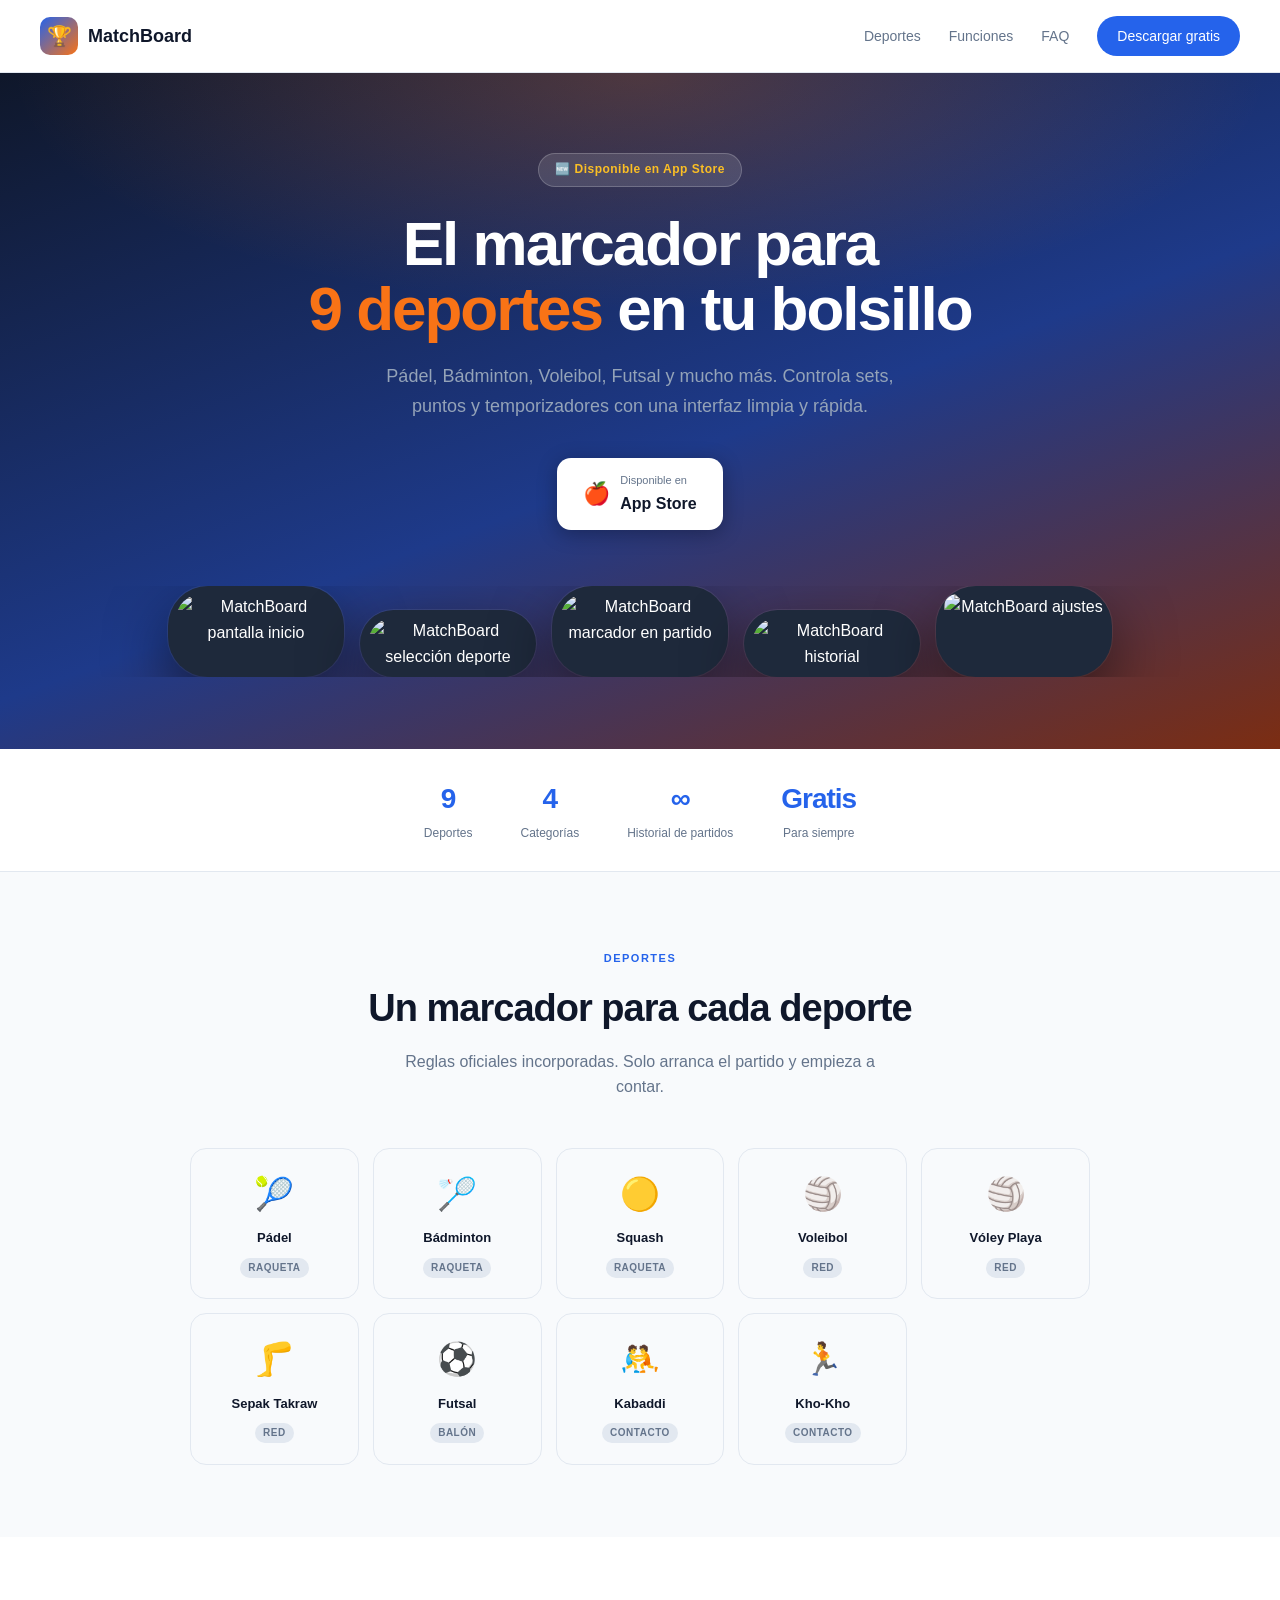
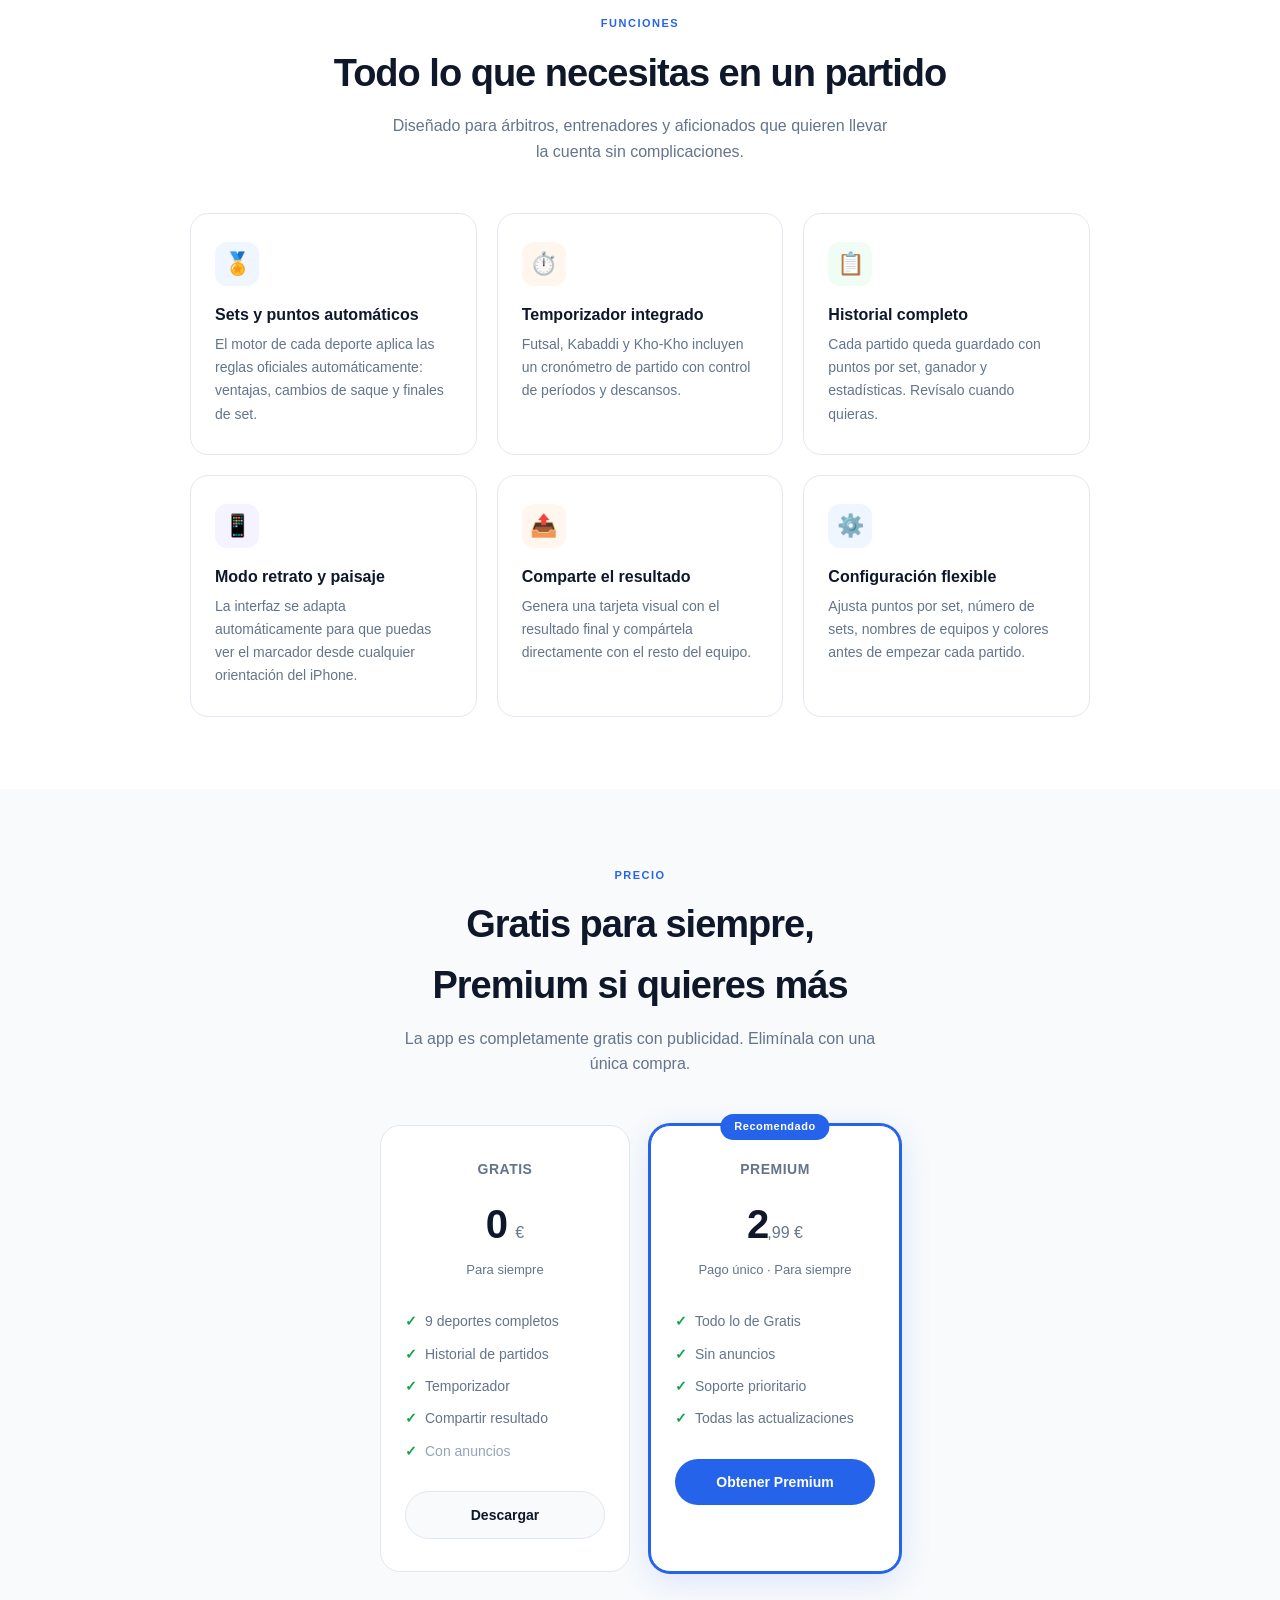
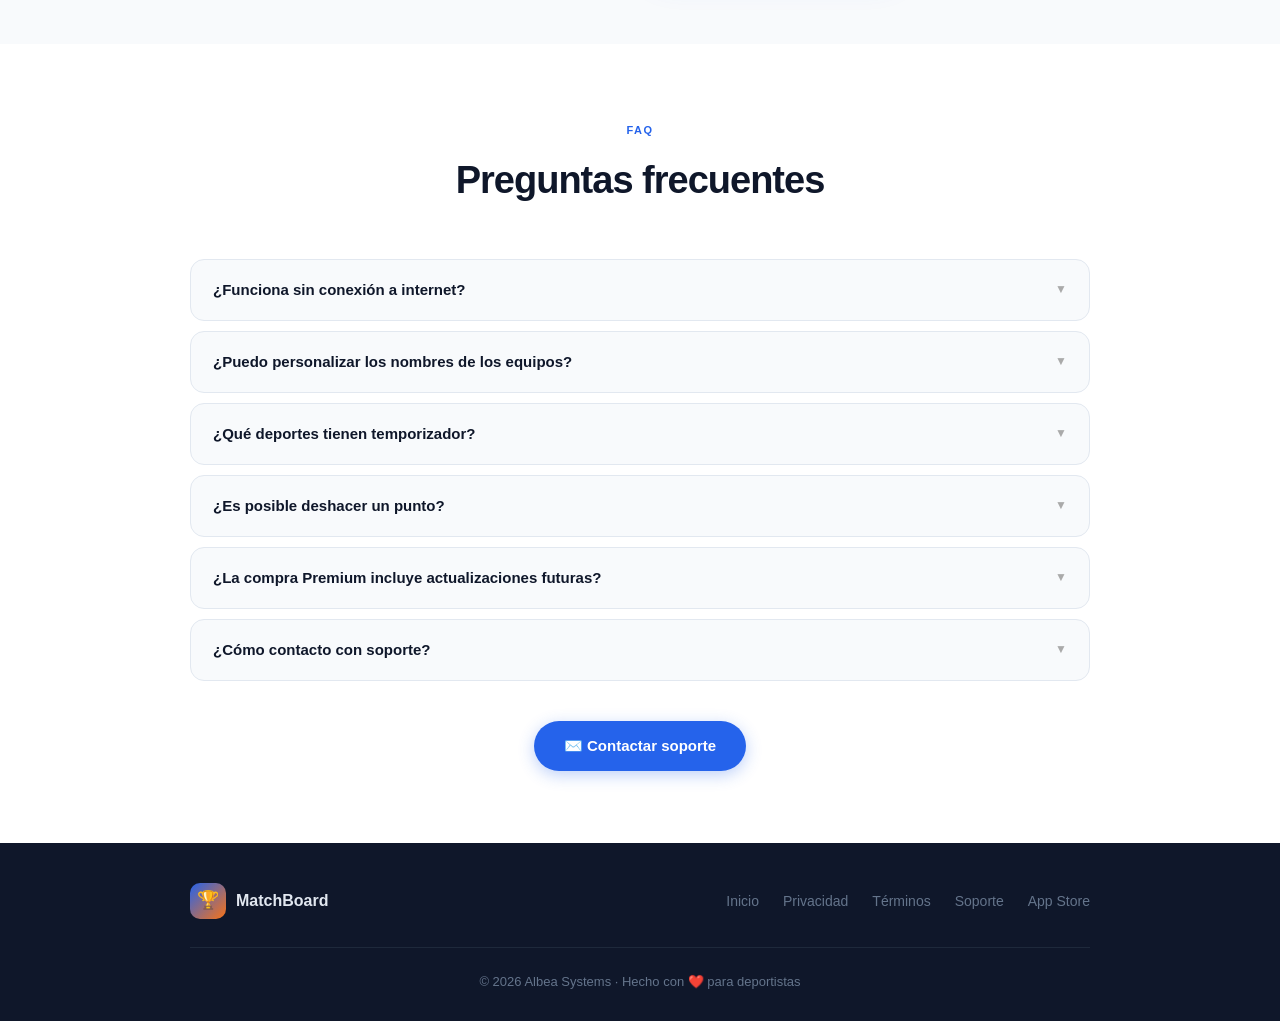
==== index.html @ e81e2808 "Add files via upload" ====
<!DOCTYPE html>
<html lang="es">
<head>
  <meta charset="UTF-8" />
  <meta name="viewport" content="width=device-width, initial-scale=1.0" />
  <title>MatchBoard — Marcador Deportivo para iPhone</title>
  <meta name="description" content="Lleva el marcador de tus partidos de Pádel, Bádminton, Voleibol, Futsal y más. Seguimiento de sets, temporizador y historial completo." />
  <link rel="stylesheet" href="style.css" />
</head>
<body>

<!-- NAV -->
<nav>
  <a class="nav-logo" href="index.html">
    <div class="icon">🏆</div>
    <span>MatchBoard</span>
  </a>
  <div class="nav-links">
    <a href="#deportes" class="nav-hide">Deportes</a>
    <a href="#funciones" class="nav-hide">Funciones</a>
    <a href="#faq" class="nav-hide">FAQ</a>
    <a href="https://apps.apple.com" class="btn-nav">Descargar gratis</a>
  </div>
</nav>

<!-- HERO -->
<section class="hero">
  <div class="hero-badge">🆕 Disponible en App Store</div>
  <h1>El marcador para<br><span>9 deportes</span> en tu bolsillo</h1>
  <p>Pádel, Bádminton, Voleibol, Futsal y mucho más. Controla sets, puntos y temporizadores con una interfaz limpia y rápida.</p>
  <div class="hero-actions">
    <a href="https://apps.apple.com" class="btn-appstore">
      <div class="apple-icon">🍎</div>
      <div class="btn-appstore-inner">
        <small>Disponible en</small>
        <strong>App Store</strong>
      </div>
    </a>
  </div>

  <!-- Screenshots -->
  <div class="screenshots">
    <div class="screenshot-wrap">
      <img src="https://raw.githubusercontent.com/albeasystems/matchBoard/main/images/Simulator%20Screenshot%20-%20iPhone%2017%20Pro%20-%202026-05-06%20at%2009.56.32.png" alt="MatchBoard pantalla inicio" loading="lazy" />
    </div>
    <div class="screenshot-wrap">
      <img src="https://raw.githubusercontent.com/albeasystems/matchBoard/main/images/Simulator%20Screenshot%20-%20iPhone%2017%20Pro%20-%202026-05-06%20at%2009.56.54.png" alt="MatchBoard selección deporte" loading="lazy" />
    </div>
    <div class="screenshot-wrap">
      <img src="https://raw.githubusercontent.com/albeasystems/matchBoard/main/images/Simulator%20Screenshot%20-%20iPhone%2017%20Pro%20-%202026-05-06%20at%2009.57.42.png" alt="MatchBoard marcador en partido" loading="lazy" />
    </div>
    <div class="screenshot-wrap">
      <img src="https://raw.githubusercontent.com/albeasystems/matchBoard/main/images/Simulator%20Screenshot%20-%20iPhone%2017%20Pro%20-%202026-05-06%20at%2009.58.29.png" alt="MatchBoard historial" loading="lazy" />
    </div>
    <div class="screenshot-wrap">
      <img src="https://raw.githubusercontent.com/albeasystems/matchBoard/main/images/Simulator%20Screenshot%20-%20iPhone%2017%20Pro%20-%202026-05-06%20at%2009.58.54.png" alt="MatchBoard ajustes" loading="lazy" />
    </div>
  </div>
</section>

<!-- STATS BAR -->
<div class="stats-bar">
  <div class="stats-inner">
    <div class="stat">
      <div class="stat-num">9</div>
      <div class="stat-label">Deportes</div>
    </div>
    <div class="stat">
      <div class="stat-num">4</div>
      <div class="stat-label">Categorías</div>
    </div>
    <div class="stat">
      <div class="stat-num">∞</div>
      <div class="stat-label">Historial de partidos</div>
    </div>
    <div class="stat">
      <div class="stat-num">Gratis</div>
      <div class="stat-label">Para siempre</div>
    </div>
  </div>
</div>

<!-- DEPORTES -->
<section class="section" id="deportes">
  <div class="section-inner">
    <div class="section-header">
      <div class="section-label">Deportes</div>
      <h2>Un marcador para cada deporte</h2>
      <p>Reglas oficiales incorporadas. Solo arranca el partido y empieza a contar.</p>
    </div>
    <div class="sports-grid">
      <div class="sport-card">
        <div class="sport-emoji">🎾</div>
        <div class="sport-name">Pádel</div>
        <div class="sport-tag">Raqueta</div>
      </div>
      <div class="sport-card">
        <div class="sport-emoji">🏸</div>
        <div class="sport-name">Bádminton</div>
        <div class="sport-tag">Raqueta</div>
      </div>
      <div class="sport-card">
        <div class="sport-emoji">🟡</div>
        <div class="sport-name">Squash</div>
        <div class="sport-tag">Raqueta</div>
      </div>
      <div class="sport-card">
        <div class="sport-emoji">🏐</div>
        <div class="sport-name">Voleibol</div>
        <div class="sport-tag">Red</div>
      </div>
      <div class="sport-card">
        <div class="sport-emoji">🏐</div>
        <div class="sport-name">Vóley Playa</div>
        <div class="sport-tag">Red</div>
      </div>
      <div class="sport-card">
        <div class="sport-emoji">🦵</div>
        <div class="sport-name">Sepak Takraw</div>
        <div class="sport-tag">Red</div>
      </div>
      <div class="sport-card">
        <div class="sport-emoji">⚽</div>
        <div class="sport-name">Futsal</div>
        <div class="sport-tag">Balón</div>
      </div>
      <div class="sport-card">
        <div class="sport-emoji">🤼</div>
        <div class="sport-name">Kabaddi</div>
        <div class="sport-tag">Contacto</div>
      </div>
      <div class="sport-card">
        <div class="sport-emoji">🏃</div>
        <div class="sport-name">Kho-Kho</div>
        <div class="sport-tag">Contacto</div>
      </div>
    </div>
  </div>
</section>

<!-- FUNCIONES -->
<section class="section section-alt" id="funciones">
  <div class="section-inner">
    <div class="section-header">
      <div class="section-label">Funciones</div>
      <h2>Todo lo que necesitas en un partido</h2>
      <p>Diseñado para árbitros, entrenadores y aficionados que quieren llevar la cuenta sin complicaciones.</p>
    </div>
    <div class="features-grid">
      <div class="feature-card">
        <div class="feature-icon blue">🏅</div>
        <h3>Sets y puntos automáticos</h3>
        <p>El motor de cada deporte aplica las reglas oficiales automáticamente: ventajas, cambios de saque y finales de set.</p>
      </div>
      <div class="feature-card">
        <div class="feature-icon orange">⏱️</div>
        <h3>Temporizador integrado</h3>
        <p>Futsal, Kabaddi y Kho-Kho incluyen un cronómetro de partido con control de períodos y descansos.</p>
      </div>
      <div class="feature-card">
        <div class="feature-icon green">📋</div>
        <h3>Historial completo</h3>
        <p>Cada partido queda guardado con puntos por set, ganador y estadísticas. Revísalo cuando quieras.</p>
      </div>
      <div class="feature-card">
        <div class="feature-icon purple">📱</div>
        <h3>Modo retrato y paisaje</h3>
        <p>La interfaz se adapta automáticamente para que puedas ver el marcador desde cualquier orientación del iPhone.</p>
      </div>
      <div class="feature-card">
        <div class="feature-icon orange">📤</div>
        <h3>Comparte el resultado</h3>
        <p>Genera una tarjeta visual con el resultado final y compártela directamente con el resto del equipo.</p>
      </div>
      <div class="feature-card">
        <div class="feature-icon blue">⚙️</div>
        <h3>Configuración flexible</h3>
        <p>Ajusta puntos por set, número de sets, nombres de equipos y colores antes de empezar cada partido.</p>
      </div>
    </div>
  </div>
</section>

<!-- PRECIOS -->
<section class="section" id="precios">
  <div class="section-inner">
    <div class="section-header">
      <div class="section-label">Precio</div>
      <h2>Gratis para siempre, <br>Premium si quieres más</h2>
      <p>La app es completamente gratis con publicidad. Elimínala con una única compra.</p>
    </div>
    <div class="pricing-grid">
      <div class="pricing-card">
        <div class="pricing-name">Gratis</div>
        <div class="pricing-price">0 <span>€</span></div>
        <div class="pricing-desc">Para siempre</div>
        <ul class="pricing-list">
          <li>9 deportes completos</li>
          <li>Historial de partidos</li>
          <li>Temporizador</li>
          <li>Compartir resultado</li>
          <li style="color:#94a3b8;">Con anuncios</li>
        </ul>
        <a href="https://apps.apple.com" class="btn-pricing secondary">Descargar</a>
      </div>
      <div class="pricing-card featured">
        <div class="pricing-badge">Recomendado</div>
        <div class="pricing-name">Premium</div>
        <div class="pricing-price">2<span>,99 €</span></div>
        <div class="pricing-desc">Pago único · Para siempre</div>
        <ul class="pricing-list">
          <li>Todo lo de Gratis</li>
          <li>Sin anuncios</li>
          <li>Soporte prioritario</li>
          <li>Todas las actualizaciones</li>
        </ul>
        <a href="https://apps.apple.com" class="btn-pricing primary">Obtener Premium</a>
      </div>
    </div>
  </div>
</section>

<!-- FAQ -->
<section class="section section-alt" id="faq">
  <div class="section-inner">
    <div class="section-header">
      <div class="section-label">FAQ</div>
      <h2>Preguntas frecuentes</h2>
    </div>

    <div class="faq-item">
      <div class="faq-q">¿Funciona sin conexión a internet? <span class="arrow">▼</span></div>
      <div class="faq-a">Sí, MatchBoard funciona completamente sin conexión. Los partidos se guardan en tu dispositivo y no necesitas internet para ninguna función principal.</div>
    </div>
    <div class="faq-item">
      <div class="faq-q">¿Puedo personalizar los nombres de los equipos? <span class="arrow">▼</span></div>
      <div class="faq-a">Sí. Antes de cada partido puedes configurar el nombre y color de ambos equipos, el número de sets y los puntos necesarios para ganar cada set.</div>
    </div>
    <div class="faq-item">
      <div class="faq-q">¿Qué deportes tienen temporizador? <span class="arrow">▼</span></div>
      <div class="faq-a">Los deportes con tiempo de juego oficial (Futsal, Kabaddi y Kho-Kho) incluyen un temporizador de partido con control de períodos. Los deportes de raqueta y red usan conteo de puntos sin tiempo.</div>
    </div>
    <div class="faq-item">
      <div class="faq-q">¿Es posible deshacer un punto? <span class="arrow">▼</span></div>
      <div class="faq-a">Sí. Puedes deshacer el último punto registrado en cualquier momento durante el partido para corregir errores.</div>
    </div>
    <div class="faq-item">
      <div class="faq-q">¿La compra Premium incluye actualizaciones futuras? <span class="arrow">▼</span></div>
      <div class="faq-a">Sí. El pago único de Premium te da acceso a todas las actualizaciones de la app, incluyendo nuevos deportes y funciones que añadamos en el futuro.</div>
    </div>
    <div class="faq-item">
      <div class="faq-q">¿Cómo contacto con soporte? <span class="arrow">▼</span></div>
      <div class="faq-a">Escríbenos a <a href="mailto:albeasystems@gmail.com">albeasystems@gmail.com</a> y te respondemos en menos de 48 horas.</div>
    </div>

    <div style="text-align:center; margin-top:40px;">
      <a href="mailto:albeasystems@gmail.com" class="btn-contact">✉️ Contactar soporte</a>
    </div>
  </div>
</section>

<!-- FOOTER -->
<footer>
  <div class="footer-inner">
    <div class="footer-top">
      <div class="footer-logo">
        <div class="icon">🏆</div>
        <span>MatchBoard</span>
      </div>
      <div class="footer-links">
        <a href="index.html">Inicio</a>
        <a href="privacy.html">Privacidad</a>
        <a href="terms.html">Términos</a>
        <a href="mailto:albeasystems@gmail.com">Soporte</a>
        <a href="https://apps.apple.com">App Store</a>
      </div>
    </div>
    <div class="footer-bottom">
      &copy; 2026 Albea Systems · Hecho con ❤️ para deportistas
    </div>
  </div>
</footer>

<script>
  document.querySelectorAll('.faq-q').forEach(btn => {
    btn.addEventListener('click', () => {
      const item = btn.closest('.faq-item');
      const answer = item.querySelector('.faq-a');
      const isOpen = btn.classList.contains('open');
      document.querySelectorAll('.faq-q').forEach(b => {
        b.classList.remove('open');
        b.closest('.faq-item').querySelector('.faq-a').classList.remove('open');
      });
      if (!isOpen) { btn.classList.add('open'); answer.classList.add('open'); }
    });
  });
</script>
</body>
</html>
---- style.css ----
/* ============================================================
   MatchBoard — Shared Design System
   ============================================================ */

*, *::before, *::after { box-sizing: border-box; margin: 0; padding: 0; }

:root {
  --blue:        #2563EB;
  --blue-dark:   #1D4ED8;
  --blue-light:  #EFF6FF;
  --orange:      #F97316;
  --orange-dark: #EA580C;
  --green:       #16A34A;
  --purple:      #7C3AED;
  --text:        #0f172a;
  --text-muted:  #64748b;
  --border:      #e2e8f0;
  --bg:          #f8fafc;
  --white:       #ffffff;
}

html { scroll-behavior: smooth; }

body {
  font-family: -apple-system, BlinkMacSystemFont, "Segoe UI", sans-serif;
  background: var(--bg);
  color: var(--text);
  line-height: 1.6;
}

/* NAV */
nav {
  position: sticky; top: 0; z-index: 100;
  display: flex; justify-content: space-between; align-items: center;
  padding: 16px 40px;
  background: rgba(255,255,255,.92);
  backdrop-filter: blur(12px);
  border-bottom: 1px solid var(--border);
}
.nav-logo { display: flex; align-items: center; gap: 10px; text-decoration: none; }
.nav-logo .icon {
  width: 38px; height: 38px; border-radius: 10px;
  background: linear-gradient(135deg, var(--blue), var(--orange));
  display: flex; align-items: center; justify-content: center;
  font-size: 20px;
}
.nav-logo span { font-size: 18px; font-weight: 800; color: var(--text); }
.nav-links { display: flex; gap: 28px; align-items: center; }
.nav-links a {
  font-size: 14px; color: var(--text-muted);
  text-decoration: none; font-weight: 500;
  transition: color .2s;
}
.nav-links a:hover { color: var(--blue); }
.nav-links a.active { color: var(--blue); font-weight: 700; }
.btn-nav {
  background: var(--blue); color: #fff !important;
  padding: 9px 20px; border-radius: 50px;
  font-weight: 700; font-size: 14px;
  transition: background .2s, transform .15s;
}
.btn-nav:hover { background: var(--blue-dark) !important; transform: translateY(-1px); }

/* HERO */
.hero {
  background: linear-gradient(160deg, #0f172a 0%, #1e3a8a 55%, #7c2d12 100%);
  color: #fff;
  padding: 80px 24px 72px;
  text-align: center;
  position: relative;
  overflow: hidden;
}
.hero::before {
  content: "";
  position: absolute; inset: 0;
  background: radial-gradient(ellipse 70% 50% at 50% 0%, rgba(249,115,22,.25) 0%, transparent 70%);
}
.hero > * { position: relative; z-index: 1; }
.hero-badge {
  display: inline-flex; align-items: center; gap: 6px;
  background: rgba(255,255,255,.12);
  border: 1px solid rgba(255,255,255,.2);
  border-radius: 50px; padding: 6px 16px;
  font-size: 12px; font-weight: 600; letter-spacing: .5px;
  color: #fbbf24; margin-bottom: 24px;
}
.hero h1 {
  font-size: clamp(32px, 6vw, 62px);
  font-weight: 900;
  letter-spacing: -2px;
  line-height: 1.05;
  margin-bottom: 20px;
}
.hero h1 span { color: var(--orange); }
.hero p {
  font-size: clamp(15px, 2vw, 18px);
  color: #94a3b8;
  max-width: 520px;
  margin: 0 auto 36px;
  line-height: 1.7;
}
.hero-actions { display: flex; gap: 14px; justify-content: center; flex-wrap: wrap; }
.btn-appstore {
  display: inline-flex; align-items: center; gap: 10px;
  background: #fff; color: var(--text);
  padding: 14px 26px; border-radius: 14px;
  font-weight: 700; font-size: 15px;
  text-decoration: none;
  transition: transform .15s, box-shadow .15s;
  box-shadow: 0 4px 20px rgba(0,0,0,.3);
}
.btn-appstore:hover { transform: translateY(-2px); box-shadow: 0 8px 28px rgba(0,0,0,.35); }
.btn-appstore .apple-icon { font-size: 22px; line-height: 1; }
.btn-appstore-inner { display: flex; flex-direction: column; text-align: left; gap: 1px; }
.btn-appstore-inner small { font-size: 11px; font-weight: 400; color: var(--text-muted); }
.btn-appstore-inner strong { font-size: 16px; }

/* SCREENSHOTS */
.screenshots {
  display: flex; gap: 16px; justify-content: center;
  margin-top: 56px; flex-wrap: nowrap;
  padding: 0 16px;
  overflow-x: auto;
}
.screenshot-wrap {
  flex-shrink: 0;
  background: #1e293b;
  border-radius: 40px;
  padding: 8px;
  box-shadow: 0 24px 60px rgba(0,0,0,.5), 0 0 0 1px rgba(255,255,255,.08);
  transition: transform .25s;
}
.screenshot-wrap:hover { transform: translateY(-6px) scale(1.02); }
.screenshot-wrap:nth-child(2), .screenshot-wrap:nth-child(4) { margin-top: 24px; }
.screenshot-wrap img {
  width: 160px; height: auto;
  border-radius: 32px;
  display: block;
}

/* STATS BAR */
.stats-bar {
  background: var(--white);
  border-bottom: 1px solid var(--border);
  padding: 28px 24px;
}
.stats-inner {
  max-width: 900px; margin: 0 auto;
  display: flex; justify-content: center; gap: 48px;
  flex-wrap: wrap;
}
.stat { text-align: center; }
.stat-num { font-size: 28px; font-weight: 900; color: var(--blue); letter-spacing: -1px; }
.stat-label { font-size: 12px; color: var(--text-muted); font-weight: 500; margin-top: 2px; }

/* SECTION */
.section { padding: 72px 24px; }
.section-inner { max-width: 900px; margin: 0 auto; }
.section-alt { background: var(--white); }
.section-header { text-align: center; margin-bottom: 48px; }
.section-label {
  display: inline-block;
  font-size: 11px; font-weight: 700; letter-spacing: 1.5px;
  text-transform: uppercase; color: var(--blue);
  margin-bottom: 10px;
}
.section-header h2 {
  font-size: clamp(24px, 4vw, 38px);
  font-weight: 900; letter-spacing: -1px;
  margin-bottom: 10px;
}
.section-header p { font-size: 16px; color: var(--text-muted); max-width: 500px; margin: 0 auto; }

/* SPORTS GRID */
.sports-grid {
  display: grid;
  grid-template-columns: repeat(auto-fill, minmax(140px, 1fr));
  gap: 14px;
}
.sport-card {
  background: var(--bg);
  border: 1px solid var(--border);
  border-radius: 16px;
  padding: 20px 16px;
  text-align: center;
  transition: box-shadow .2s, transform .2s;
}
.sport-card:hover { box-shadow: 0 8px 24px rgba(0,0,0,.08); transform: translateY(-3px); }
.sport-emoji { font-size: 32px; margin-bottom: 8px; }
.sport-name { font-size: 13px; font-weight: 700; color: var(--text); margin-bottom: 4px; }
.sport-tag {
  display: inline-block;
  font-size: 10px; font-weight: 600; letter-spacing: .5px;
  text-transform: uppercase; color: var(--text-muted);
  background: var(--border); border-radius: 50px; padding: 2px 8px;
}

/* FEATURES GRID */
.features-grid {
  display: grid;
  grid-template-columns: repeat(auto-fill, minmax(260px, 1fr));
  gap: 20px;
}
.feature-card {
  background: var(--white);
  border: 1px solid var(--border);
  border-radius: 18px;
  padding: 28px 24px;
  transition: box-shadow .2s, transform .2s;
}
.feature-card:hover { box-shadow: 0 8px 28px rgba(0,0,0,.07); transform: translateY(-3px); }
.feature-icon {
  width: 44px; height: 44px; border-radius: 12px;
  display: flex; align-items: center; justify-content: center;
  font-size: 22px; margin-bottom: 16px;
}
.feature-icon.blue  { background: var(--blue-light); }
.feature-icon.orange { background: #FFF7ED; }
.feature-icon.green { background: #F0FDF4; }
.feature-icon.purple { background: #F5F3FF; }
.feature-card h3 { font-size: 16px; font-weight: 700; margin-bottom: 6px; }
.feature-card p { font-size: 14px; color: var(--text-muted); line-height: 1.65; }

/* PRICING */
.pricing-grid {
  display: grid;
  grid-template-columns: repeat(auto-fill, minmax(220px, 1fr));
  gap: 20px;
  max-width: 520px; margin: 0 auto;
}
.pricing-card {
  background: var(--white);
  border: 1px solid var(--border);
  border-radius: 20px;
  padding: 32px 24px;
  text-align: center;
  position: relative;
}
.pricing-card.featured {
  border-color: var(--blue);
  box-shadow: 0 0 0 2px var(--blue), 0 8px 32px rgba(37,99,235,.15);
}
.pricing-badge {
  position: absolute; top: -12px; left: 50%; transform: translateX(-50%);
  background: var(--blue); color: #fff;
  font-size: 11px; font-weight: 700; letter-spacing: .5px;
  padding: 4px 14px; border-radius: 50px;
}
.pricing-name { font-size: 14px; font-weight: 700; color: var(--text-muted); margin-bottom: 12px; text-transform: uppercase; letter-spacing: .5px; }
.pricing-price { font-size: 40px; font-weight: 900; color: var(--text); letter-spacing: -2px; margin-bottom: 4px; }
.pricing-price span { font-size: 16px; font-weight: 500; color: var(--text-muted); letter-spacing: 0; }
.pricing-desc { font-size: 13px; color: var(--text-muted); margin-bottom: 24px; }
.pricing-list { list-style: none; text-align: left; margin-bottom: 24px; }
.pricing-list li { font-size: 14px; color: var(--text-muted); padding: 5px 0; display: flex; align-items: center; gap: 8px; }
.pricing-list li::before { content: "✓"; color: var(--green); font-weight: 700; }
.btn-pricing {
  display: block; padding: 12px; border-radius: 50px;
  font-weight: 700; font-size: 14px; text-decoration: none;
  text-align: center; transition: background .2s, transform .15s;
}
.btn-pricing.primary { background: var(--blue); color: #fff; }
.btn-pricing.primary:hover { background: var(--blue-dark); transform: translateY(-1px); }
.btn-pricing.secondary { background: var(--bg); color: var(--text); border: 1px solid var(--border); }
.btn-pricing.secondary:hover { background: var(--border); }

/* FAQ ACCORDION */
.faq-item {
  background: var(--bg);
  border-radius: 14px;
  border: 1px solid var(--border);
  margin-bottom: 10px;
  overflow: hidden;
}
.faq-q {
  padding: 18px 22px;
  font-size: 15px; font-weight: 600;
  cursor: pointer;
  display: flex; justify-content: space-between; align-items: center;
  user-select: none;
  transition: color .2s;
}
.faq-q:hover { color: var(--blue); }
.faq-q .arrow { transition: transform .25s; font-size: 12px; color: #aaa; }
.faq-q.open .arrow { transform: rotate(180deg); color: var(--blue); }
.faq-a {
  max-height: 0; overflow: hidden;
  transition: max-height .35s ease, padding .3s ease;
  font-size: 14px; color: var(--text-muted); line-height: 1.75;
  padding: 0 22px;
}
.faq-a.open { max-height: 400px; padding: 0 22px 20px; }
.faq-a a { color: var(--blue); text-decoration: none; }
.faq-a a:hover { text-decoration: underline; }

/* CONTACT BUTTON */
.btn-contact {
  display: inline-flex; align-items: center; gap: 8px;
  background: var(--blue); color: #fff;
  padding: 13px 30px; border-radius: 50px;
  font-size: 15px; font-weight: 700;
  text-decoration: none;
  transition: background .2s, transform .15s;
  box-shadow: 0 4px 16px rgba(37,99,235,.3);
}
.btn-contact:hover { background: var(--blue-dark); transform: translateY(-1px); }

/* PAGE HEADER (interior pages) */
.page-header {
  background: linear-gradient(160deg, #0f172a 0%, #1e3a8a 60%, #7c2d12 100%);
  color: #fff;
  text-align: center;
  padding: 64px 24px 56px;
  position: relative;
  overflow: hidden;
}
.page-header::before {
  content: "";
  position: absolute; inset: 0;
  background: radial-gradient(ellipse 80% 60% at 50% 0%, rgba(249,115,22,.2) 0%, transparent 70%);
}
.page-header > * { position: relative; z-index: 1; }
.page-header h1 { font-size: clamp(28px, 5vw, 42px); font-weight: 900; letter-spacing: -1px; margin-bottom: 10px; }
.page-header p { font-size: 16px; color: #94a3b8; max-width: 460px; margin: 0 auto; }

/* CONTENT WRAPPER */
.content {
  max-width: 740px;
  margin: 52px auto;
  padding: 0 24px 80px;
}

/* CARDS */
.card {
  background: var(--white);
  border-radius: 18px;
  border: 1px solid var(--border);
  padding: 32px;
  margin-bottom: 16px;
}
.card-title {
  font-size: 14px; font-weight: 700;
  color: var(--text-muted);
  text-transform: uppercase; letter-spacing: 1px;
  margin-bottom: 20px;
  display: flex; align-items: center; gap: 8px;
}

/* TYPOGRAPHY (legal pages) */
.prose h2 { font-size: 24px; font-weight: 800; margin-bottom: 6px; letter-spacing: -.3px; }
.prose .updated { font-size: 13px; color: var(--text-muted); margin-bottom: 28px; display: block; }
.prose h3 { font-size: 16px; font-weight: 700; color: var(--text); margin: 28px 0 10px; }
.prose p { font-size: 14px; color: #3a3a3c; margin-bottom: 12px; line-height: 1.75; }
.prose ul { padding-left: 20px; margin-bottom: 14px; }
.prose ul li { font-size: 14px; color: #3a3a3c; margin-bottom: 5px; line-height: 1.65; }
.prose a { color: var(--blue); text-decoration: none; }
.prose a:hover { text-decoration: underline; }
.prose strong { color: var(--text); }

/* FOOTER */
footer {
  background: #0f172a; color: #64748b;
  padding: 40px 24px 28px;
}
.footer-inner { max-width: 900px; margin: 0 auto; }
.footer-top {
  display: flex; justify-content: space-between; align-items: center;
  padding-bottom: 28px; border-bottom: 1px solid #1e293b;
  flex-wrap: wrap; gap: 20px;
}
.footer-logo { display: flex; align-items: center; gap: 10px; }
.footer-logo .icon {
  width: 36px; height: 36px; border-radius: 10px;
  background: linear-gradient(135deg, var(--blue), var(--orange));
  display: flex; align-items: center; justify-content: center; font-size: 18px;
}
.footer-logo span { font-size: 16px; font-weight: 800; color: #e2e8f0; }
.footer-links { display: flex; gap: 24px; flex-wrap: wrap; }
.footer-links a { font-size: 14px; color: #64748b; text-decoration: none; transition: color .2s; }
.footer-links a:hover { color: #60a5fa; }
.footer-bottom { margin-top: 24px; text-align: center; font-size: 13px; }

/* RESPONSIVE */
@media (max-width: 680px) {
  nav { padding: 14px 20px; }
  .nav-hide { display: none; }
  .footer-top { flex-direction: column; align-items: flex-start; }
  .card { padding: 24px 20px; }
  .screenshots { gap: 10px; }
  .screenshot-wrap img { width: 120px; }
  .screenshot-wrap { border-radius: 30px; padding: 6px; }
  .hero { padding: 60px 20px 56px; }
  .stats-inner { gap: 28px; }
  .pricing-grid { grid-template-columns: 1fr; max-width: 320px; }
}
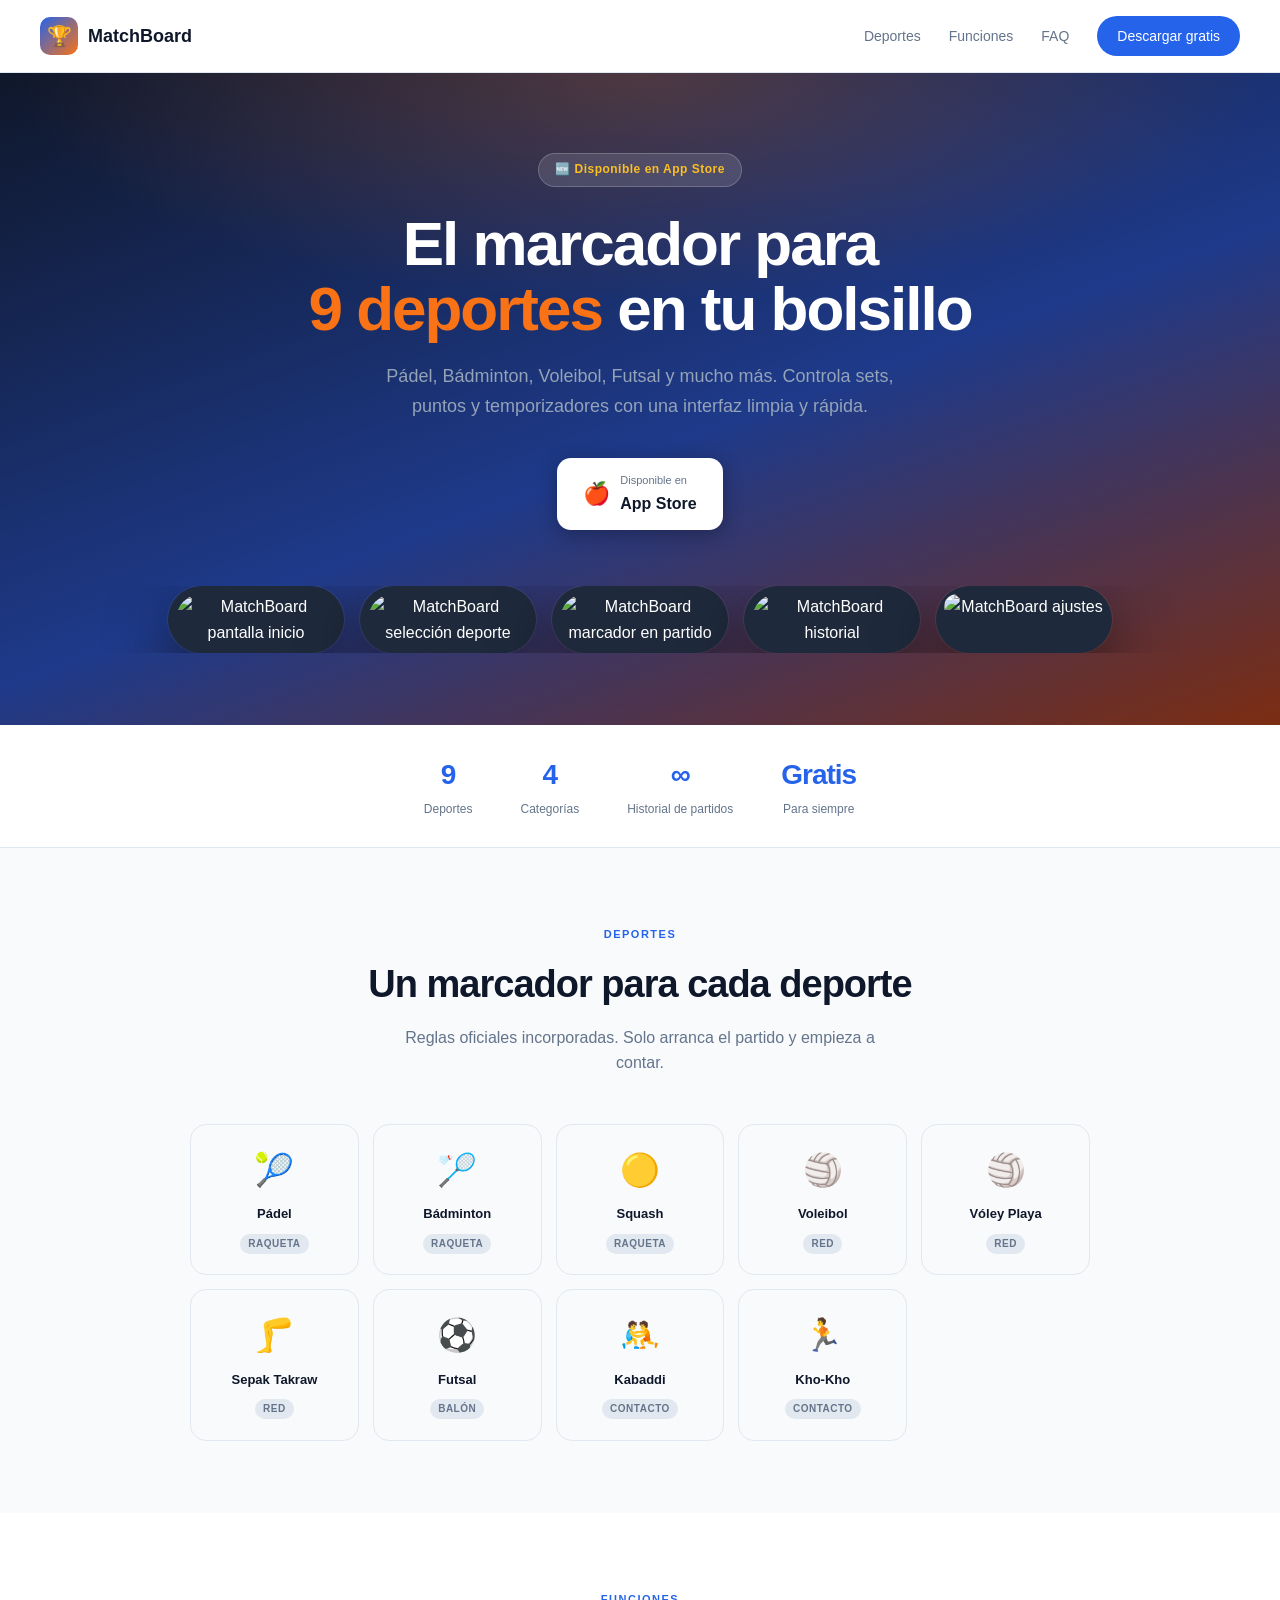
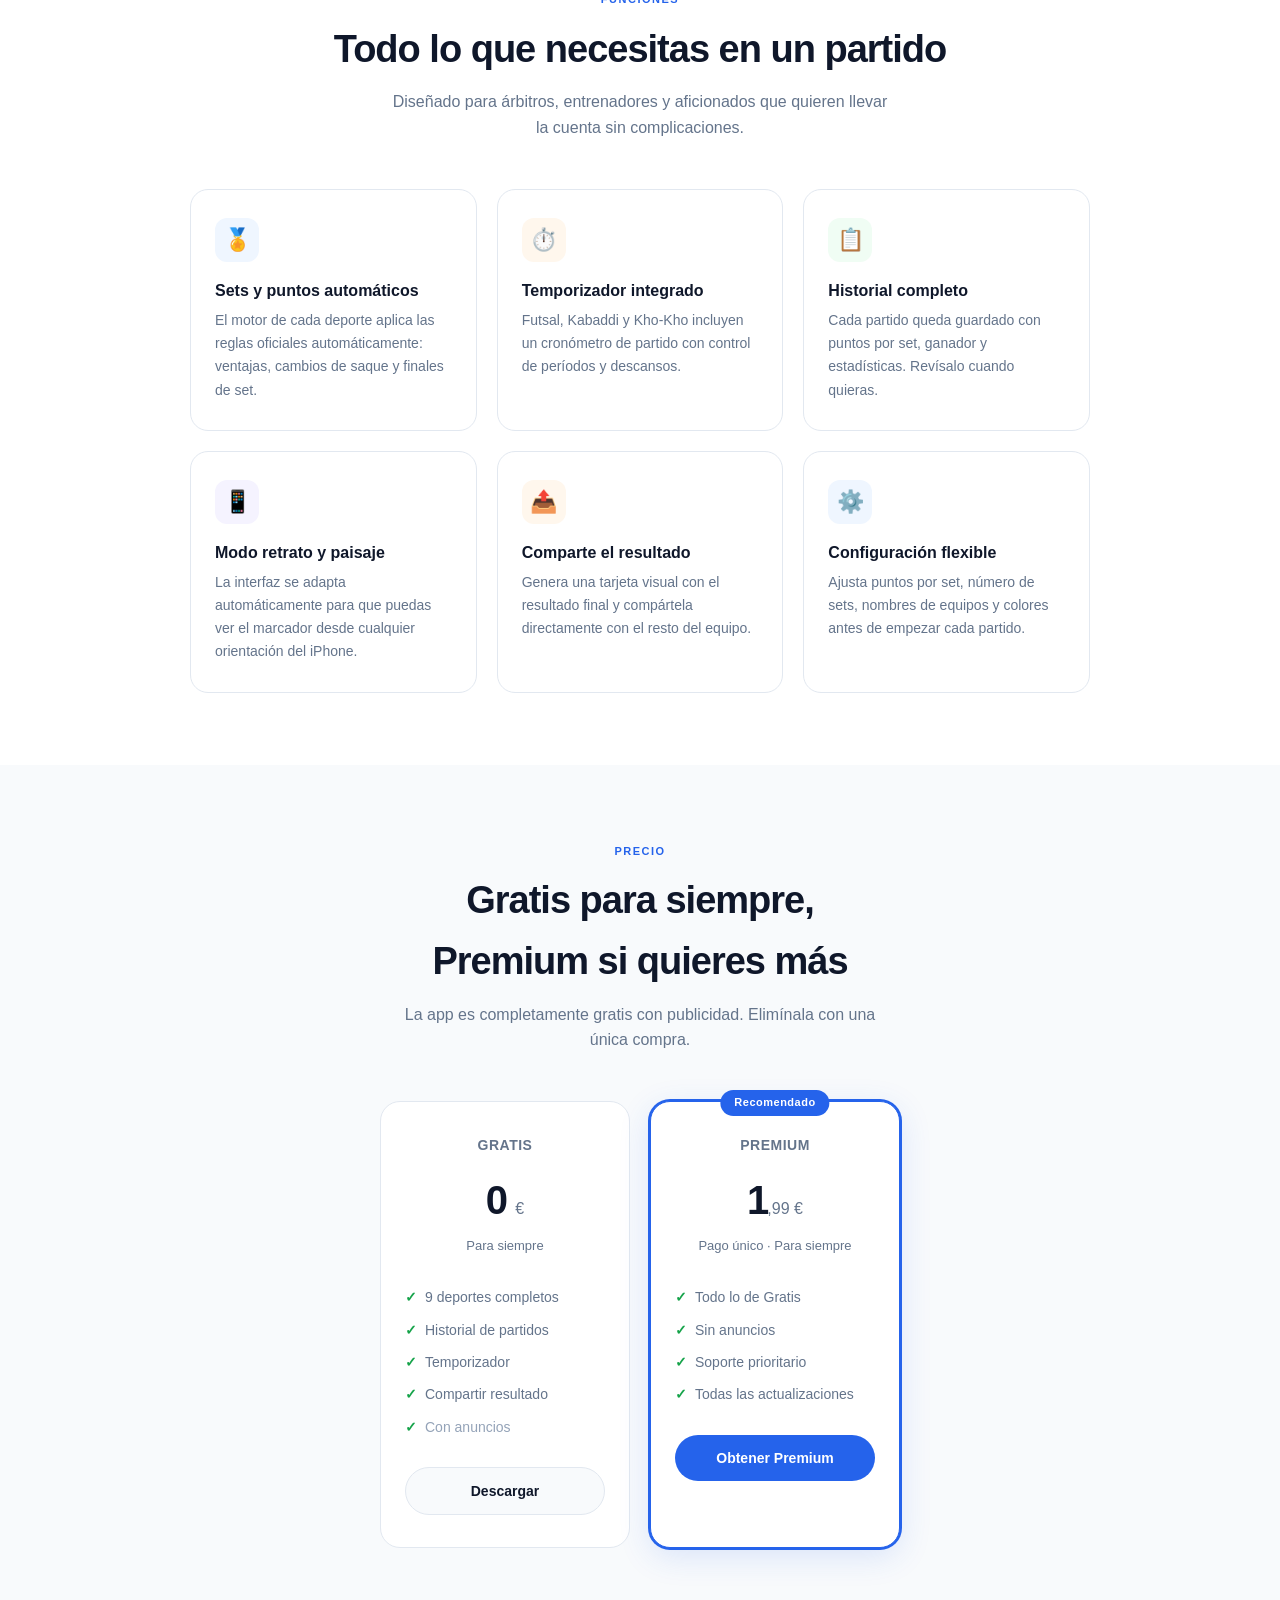
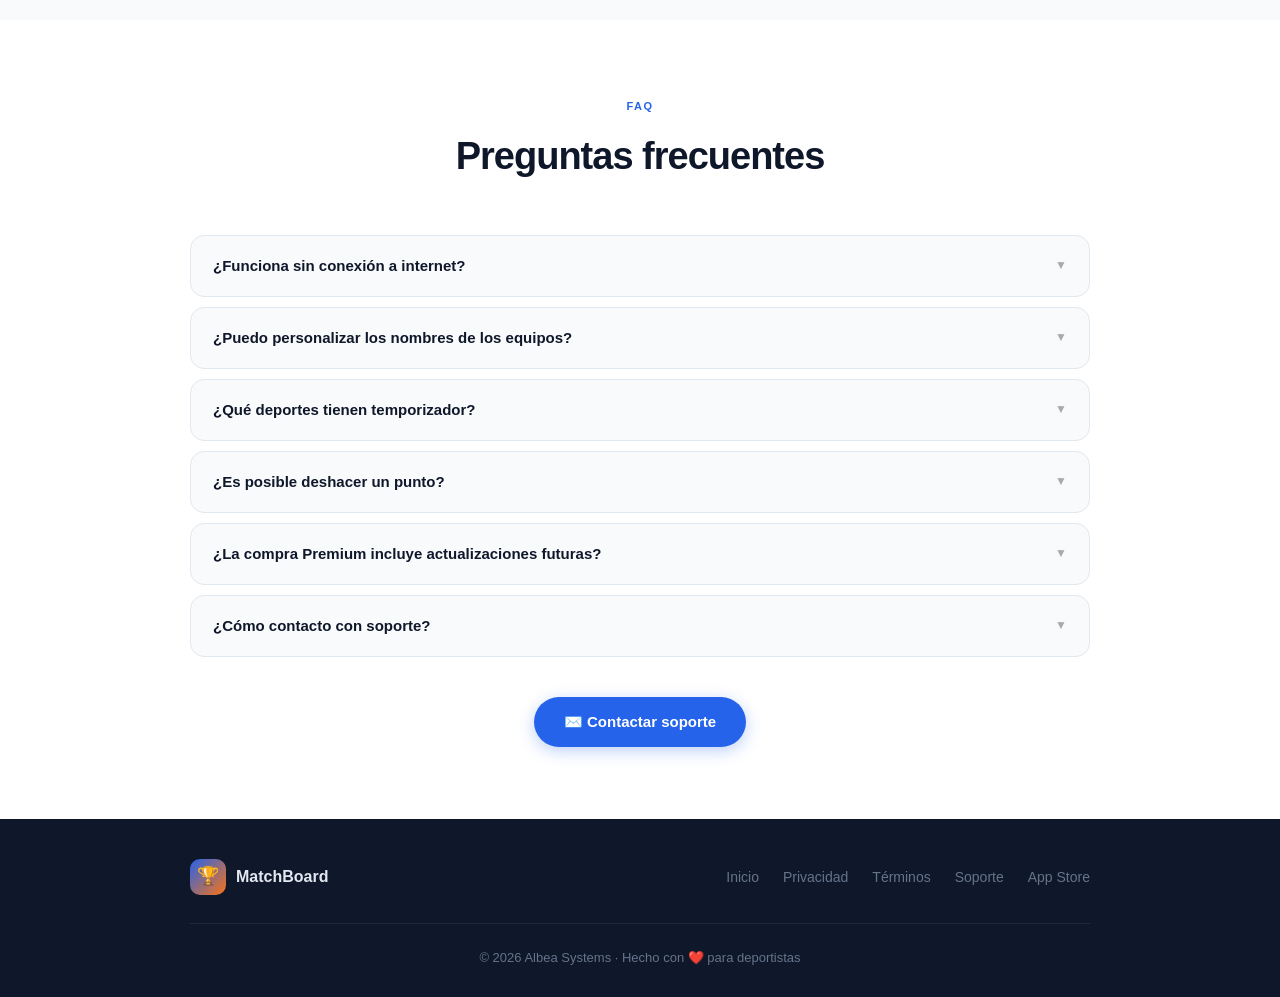
==== commit 3c9f3bbd: "Add files via upload" ====
--- a/index.html
+++ b/index.html
@@ -19,7 +19,7 @@
     <a href="#deportes" class="nav-hide">Deportes</a>
     <a href="#funciones" class="nav-hide">Funciones</a>
     <a href="#faq" class="nav-hide">FAQ</a>
-    <a href="https://apps.apple.com" class="btn-nav">Descargar gratis</a>
+    <a href="https://apps.apple.com/app/id6766800122" class="btn-nav">Descargar gratis</a>
   </div>
 </nav>
 
@@ -29,7 +29,7 @@
   <h1>El marcador para<br><span>9 deportes</span> en tu bolsillo</h1>
   <p>Pádel, Bádminton, Voleibol, Futsal y mucho más. Controla sets, puntos y temporizadores con una interfaz limpia y rápida.</p>
   <div class="hero-actions">
-    <a href="https://apps.apple.com" class="btn-appstore">
+    <a href="https://apps.apple.com/app/id6766800122" class="btn-appstore">
       <div class="apple-icon">🍎</div>
       <div class="btn-appstore-inner">
         <small>Disponible en</small>
@@ -201,12 +201,12 @@
           <li>Compartir resultado</li>
           <li style="color:#94a3b8;">Con anuncios</li>
         </ul>
-        <a href="https://apps.apple.com" class="btn-pricing secondary">Descargar</a>
+        <a href="https://apps.apple.com/app/id6766800122" class="btn-pricing secondary">Descargar</a>
       </div>
       <div class="pricing-card featured">
         <div class="pricing-badge">Recomendado</div>
         <div class="pricing-name">Premium</div>
-        <div class="pricing-price">2<span>,99 €</span></div>
+        <div class="pricing-price">1<span>,99 €</span></div>
         <div class="pricing-desc">Pago único · Para siempre</div>
         <ul class="pricing-list">
           <li>Todo lo de Gratis</li>
@@ -214,7 +214,7 @@
           <li>Soporte prioritario</li>
           <li>Todas las actualizaciones</li>
         </ul>
-        <a href="https://apps.apple.com" class="btn-pricing primary">Obtener Premium</a>
+        <a href="https://apps.apple.com/app/id6766800122" class="btn-pricing primary">Obtener Premium</a>
       </div>
     </div>
   </div>
@@ -272,7 +272,7 @@
         <a href="privacy.html">Privacidad</a>
         <a href="terms.html">Términos</a>
         <a href="mailto:albeasystems@gmail.com">Soporte</a>
-        <a href="https://apps.apple.com">App Store</a>
+        <a href="https://apps.apple.com/app/id6766800122">App Store</a>
       </div>
     </div>
     <div class="footer-bottom">
--- a/style.css
+++ b/style.css
@@ -131,7 +131,6 @@
   transition: transform .25s;
 }
 .screenshot-wrap:hover { transform: translateY(-6px) scale(1.02); }
-.screenshot-wrap:nth-child(2), .screenshot-wrap:nth-child(4) { margin-top: 24px; }
 .screenshot-wrap img {
   width: 160px; height: auto;
   border-radius: 32px;
